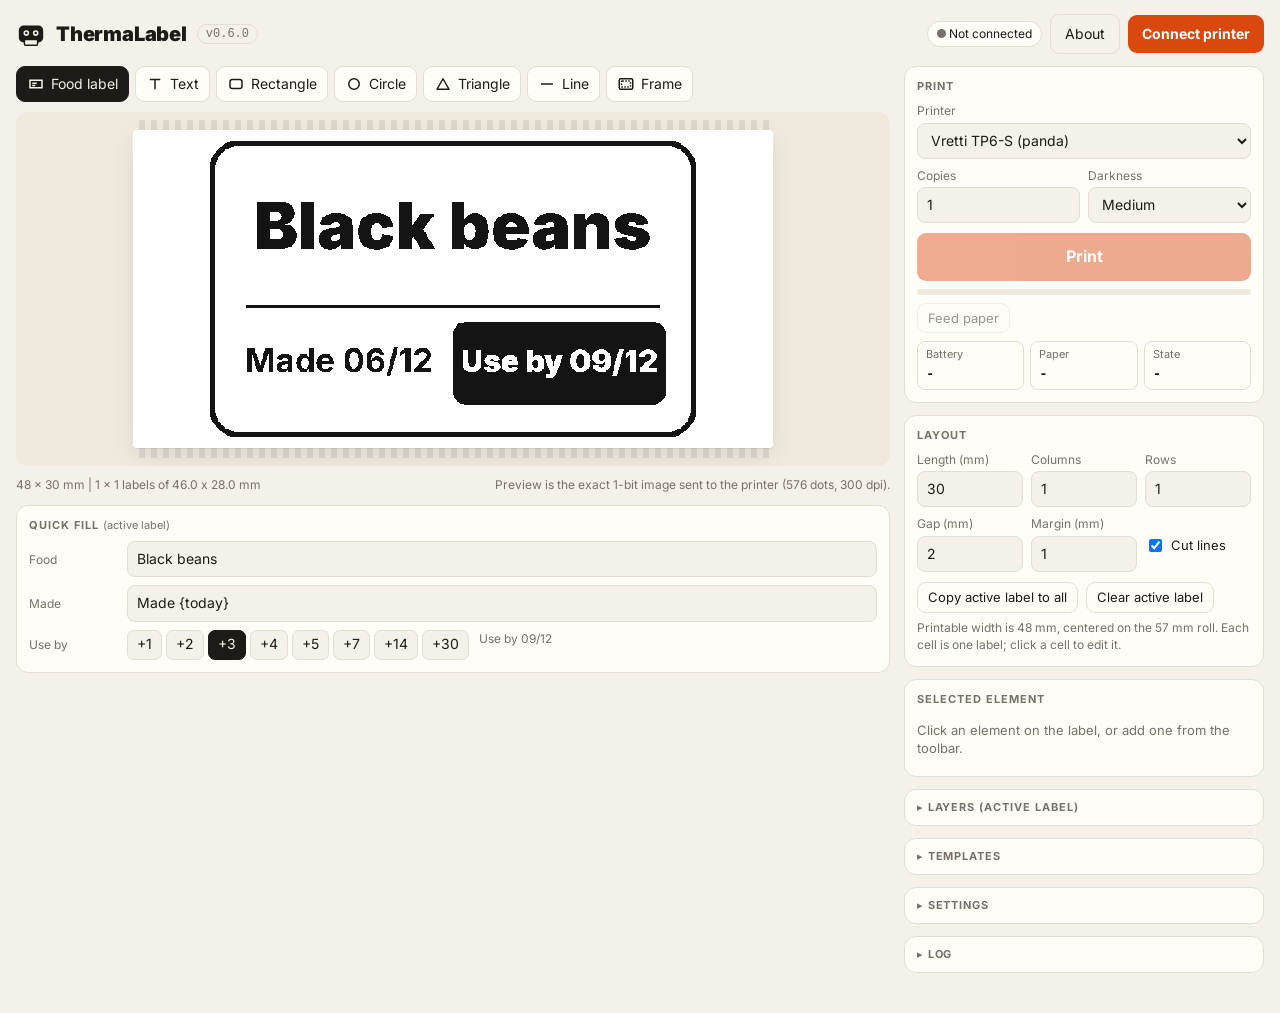
==== index.html @ d9d2ded6 "v0.6.0: first public release of ThermaLabel Label maker for small Bluetooth thermal printers, first " ====
<!doctype html>
<html lang="en">
<head>
<meta charset="utf-8">
<meta name="viewport" content="width=device-width,initial-scale=1">
<title>ThermaLabel</title>
<style>body{margin:0;font:15px system-ui,sans-serif;background:#f4f1ea;color:#1d1b17;display:grid;place-items:center;min-height:100vh}a{color:#d9480f}</style>
</head>
<body>
<p>Loading ThermaLabel... <a id="go" href="ThermaLabel_v0.6.0.html">open it here</a></p>
<script>
// Always open the current build: version.json is fetched without cache, the fallback is the last known entry.
(async () => {
  let entry = document.getElementById('go').getAttribute('href');
  if (location.protocol !== 'file:') try {
    const r = await fetch('version.json', { cache: 'no-store' });
    if (r.ok) entry = (await r.json()).entry || entry;
  } catch (e) { /* file:// or offline: use the fallback */ }
  location.replace(entry + location.hash);
})();
</script>
</body>
</html>
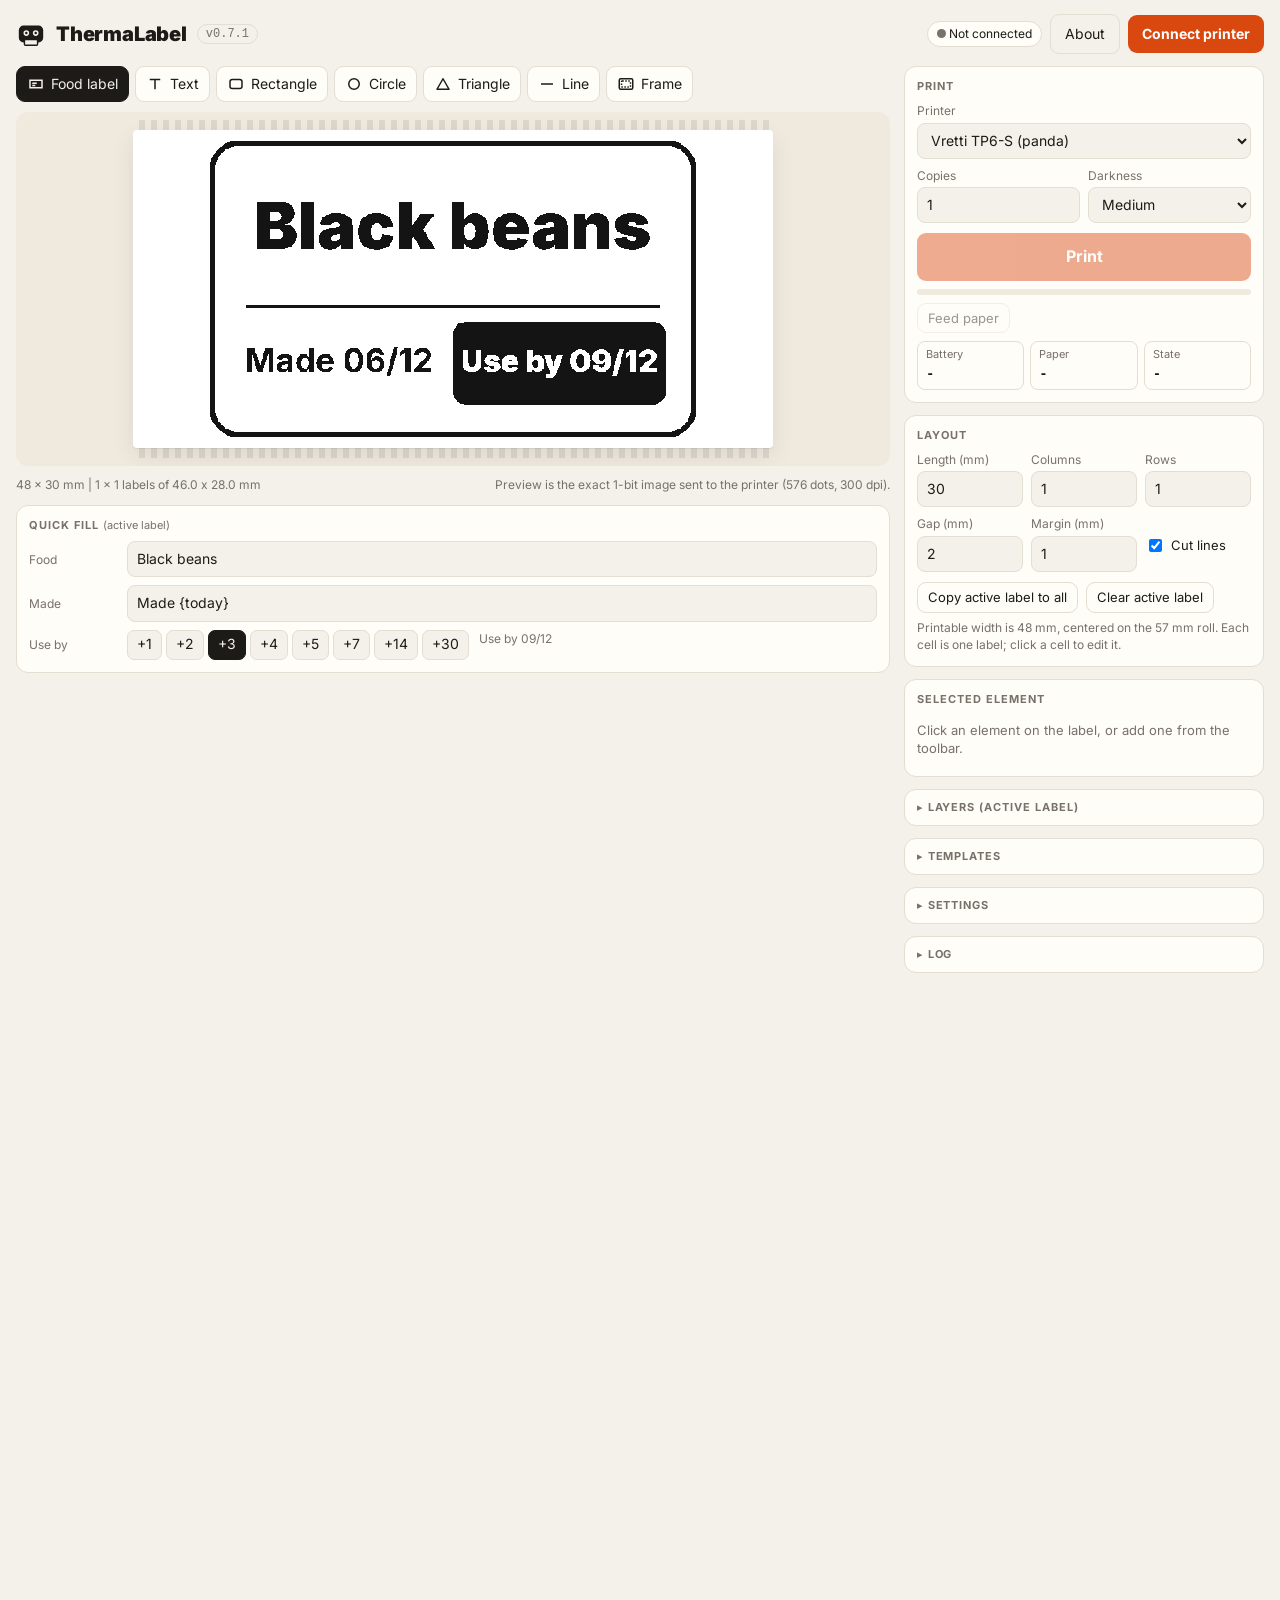
==== commit ef28b476: "v0.7.1: MUNBYN 130B (USB and Bluetooth), labels keep their design size - MUNBYN 130B driver: TSPL, 2" ====
--- a/index.html
+++ b/index.html
@@ -7,7 +7,7 @@
 <style>body{margin:0;font:15px system-ui,sans-serif;background:#f4f1ea;color:#1d1b17;display:grid;place-items:center;min-height:100vh}a{color:#d9480f}</style>
 </head>
 <body>
-<p>Loading ThermaLabel... <a id="go" href="ThermaLabel_v0.6.0.html">open it here</a></p>
+<p>Loading ThermaLabel... <a id="go" href="ThermaLabel_v0.7.1.html">open it here</a></p>
 <script>
 // Always open the current build: version.json is fetched without cache, the fallback is the last known entry.
 (async () => {
